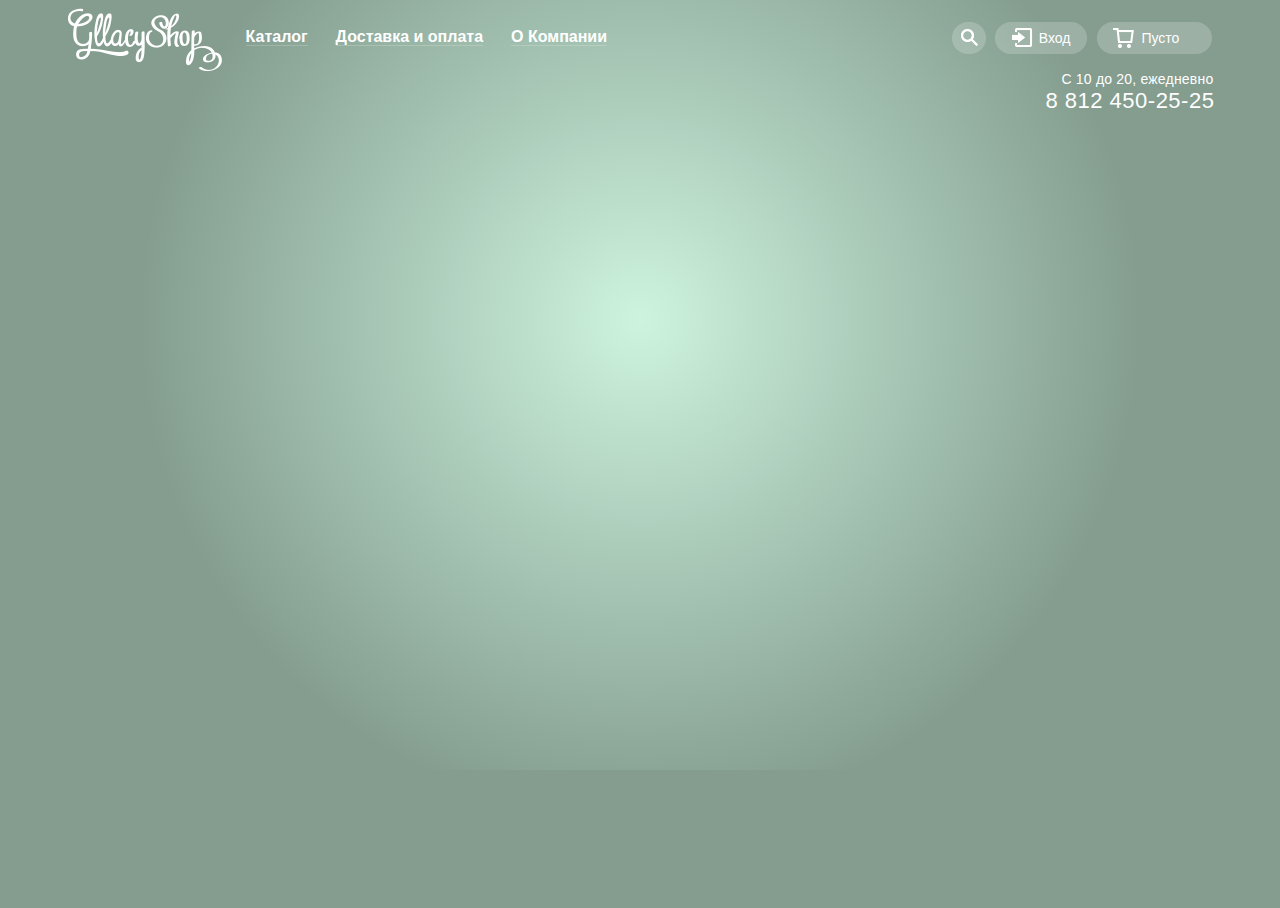
==== index.html @ c6515470 "a lot has already been done. Particularly the header" ====
<!DOCTYPE html>
<html lang="ru">
<head>
	<meta charset="UTF-8">
	<title>Gllacy</title>
	<link rel="stylesheet" href="css/style.css">
</head>
<body>
	<div class="max-width-wrapper">
		<header class="header">
			<img class="header__logo" src="img/headerLogo.png" alt="Logo of the shop" width="154px" height="64px">

			<nav class="header__navigation header-navigation">
				<ul class="header-navigation__list">
					<li class="header-navigation__item catalog-link">
						<a class="header-navigation__link" href="catalog.html">
							<span class="header-navigation__link-content">Каталог</span>
						</a>
						<div class="catalog-link__wrapper">
							<h2 class="catalog-link__header">Новинки</h2>

							<ul class="catalog-link__list catalog-link-list">
								<li class="catalog-link-list__item">
									<a class="catalog-link-list__link" href="icecreams/creamy.html">Сливочное</a>
								</li>

								<li class="catalog-link-list__item">
									<a class="catalog-link-list__link" href="icecreams/sorbet.html">Щербеты</a>
								</li>

								<li class="catalog-link-list__item">
									<a class="catalog-link-list__link" href="icecreams/fruitice.html">Фруктовый лёд</a>
								</li>

								<li class="catalog-link-list__item">
									<a class="catalog-link-list__link" href="icecreams/melorin.html">Мелорин</a>
								</li>
							</ul>							
						</div>
					</li>

					<li class="header-navigation__item">
						<a class="header-navigation__link" href="delivery.html">
							<span class="header-navigation__link-content">Доставка и оплата</span>
						</a>
					</li>

					<li class="header-navigation__item">
						<a class="header-navigation__link" href="about.html">
							<span class="header-navigation__link-content">O Компании</span>
						</a>
					</li>
				</ul>
			</nav>

			<div class="header__user-interface">
				<div class="search-field">
					<button class="button search-field__button button_type_search"><span class="visually-hidden">Search</span></button>
					<form class="search-field__form search-form" action="post">
						<input class="search-form__input" type="text" placeholder="Что ищем?">
					</form>					
				</div>
				<button class="button button_type_entrance">Вход</button>
				<button class="button button_type_cart">Пусто</button>
			</div>

			<section class="header__contact-information contact-information">
				<h2 class="visually-hidden">contact information</h2>
				<p class="contact-information__text">С 10 до 20, ежедневно</p>
				<a class="contact-information__phone-number" href="tel: 88124502525">8 812 450-25-25</a>
			</section>
		</header>		
	</div>
</body>
</html>
---- css/style.css ----
@import 'blocks/header/header.css';
@import 'blocks/header-navigation/header-navigation.css';
@import 'blocks/catalog-link/catalog-link.css';
@import 'blocks/catalog-link-list/catalog-link-list.css';
@import 'blocks/button/button.css';
@import 'blocks/contact-information/contact-information.css';
@import 'blocks/search-field/search-field.css';
@import 'blocks/search-form/search-form.css';


@font-face {
	font-family: 'roboto';
	font-weight: normal;
	src: url('./fonts/roboto.woff') format('woff'),
	     url('./fonts/roboto.woff2') format('woff2');
}

@font-face {
	font-family: 'roboto';
	font-weight: medium;
	src: url('./fonts/robotomedium.woff') format('woff'),
	     url('./fonts/robotomedium.woff2') format('woff2');
}

@font-face {
	font-family: 'roboto';
	font-weight: bold;
	src: url('./fonts/robotobold.woff') format('woff'),
	     url('./fonts/robotobold.woff2') format('woff2');
}

body, html {
	box-sizing: border-box;
	height: 100%;
	margin: 0;
}

*,
*::before,
*::after {
	box-sizing: inherit;
}

.visually-hidden{
  position: absolute;
  overflow: hidden;
  clip: rect(0 0 0 0);
  width: 1px;
  height: 1px;
  margin: -1px;
  padding: 0;
  border: 0;
}

body {
	background: #849d8f;
	background: radial-gradient(circle, rgb(205, 243, 222) 0px, transparent 500px),
	#849d8f;
	background-repeat: no-repeat;
	background-position: 0 -130px;
}

.max-width-wrapper {
	max-width: 1200px;
	margin: 0 auto;
}
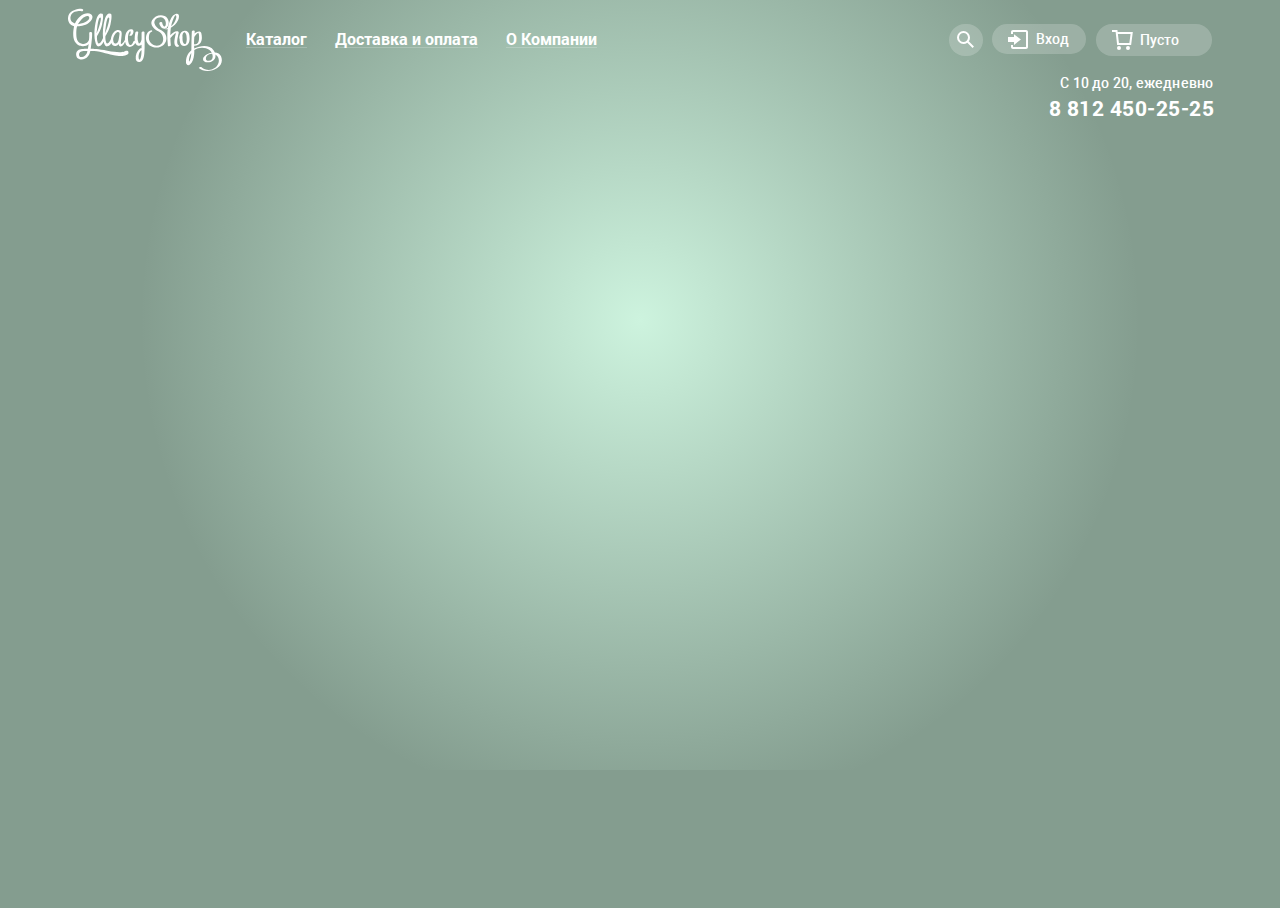
==== commit 85b4eadd: "png icons in header are replaced with svg ones; changes in bem-blocks; one more modal; states on the" ====
--- a/index.html
+++ b/index.html
@@ -8,7 +8,9 @@
 <body>
 	<div class="max-width-wrapper">
 		<header class="header">
-			<img class="header__logo" src="img/headerLogo.png" alt="Logo of the shop" width="154px" height="64px">
+			<a>				
+				<img class="header__logo" src="img/Logo.svg" alt="Logo of the shop" width="154px" height="64px">
+			</a>
 
 			<nav class="header__navigation header-navigation">
 				<ul class="header-navigation__list">
@@ -55,13 +57,44 @@
 
 			<div class="header__user-interface">
 				<div class="search-field">
-					<button class="button search-field__button button_type_search"><span class="visually-hidden">Search</span></button>
-					<form class="search-field__form search-form" action="post">
-						<input class="search-form__input" type="text" placeholder="Что ищем?">
+					<button class="button search-field__button button_type_search search-button">
+						<svg class="search-button_svg-icon" width="17" height="17"><path fill="#FFF" d="M16.958 15.527L11.75 10.32A6.455 6.455 0 0 0 13 6.5 6.5 6.5 0 1 0 6.5 13a6.465 6.465 0 0 0 3.839-1.263l5.205 5.204 1.414-1.414zM6.5 11C4.019 11 2 8.981 2 6.5S4.019 2 6.5 2 11 4.019 11 6.5 8.981 11 6.5 11z"/></svg>
+						<span class="visually-hidden">Search</span>
+					</button>
+
+					<form class="search-field__form form form_type_search" action="post">
+						<input class="form__input input" type="text" placeholder="Что ищем?" name="search">
 					</form>					
 				</div>
-				<button class="button button_type_entrance">Вход</button>
-				<button class="button button_type_cart">Пусто</button>
+
+				<div class="entrance-field">					
+					<a href="#" class="button button_type_entrance entrance-button">
+						<svg class="entrance-button_svg-icon" width="21" height="19"><image overflow="visible" width="21" height="19" /><g fill="#FFF"><path d="M6 14.875L12.917 9.5 6 4.125v2.917H-.042v4.917H6z"/><path d="M18 0H5C3.9 0 3 .9 3 2v2h2V2h13v15H5v-2H3v2c0 1.1.9 2 2 2h13c1.1 0 2-.9 2-2V2c0-1.1-.9-2-2-2z"/></g></svg>
+						Вход
+					</a href="#">
+
+					<form class="entrance-field__form
+											form 
+											form_type_entrance
+											entrance-form" action="post">
+
+						<input class="input form__input entrance-form__input" type="text" name="email" placeholder="Электронная почта">
+						<input class="input form__input entrance-form__input" type="password" name="password" placeholder="Пароль">
+
+						<button class="button 
+													button_background-gradint_red
+													entrance-form__button">Войти</button>
+
+						<div class="entrance-form__links-list">
+							<a class="entrance-form__links-item" href="forgot.html">Забыли пароль?</a>
+							<a class="entrance-form__links-item" href="#">Новая регистрация</a>
+						</div>
+					</form>
+				</div>
+
+				<button class="button button_type_cart">
+					<span>Пусто</span>
+				</button>
 			</div>
 
 			<section class="header__contact-information contact-information">
--- a/css/style.css
+++ b/css/style.css
@@ -1,66 +1,14 @@
+@import 'common.css';
 @import 'blocks/header/header.css';
+@import 'blocks/button/button.css';
+@import 'blocks/form/form.css';
+@import 'blocks/input/input.css';
 @import 'blocks/header-navigation/header-navigation.css';
 @import 'blocks/catalog-link/catalog-link.css';
 @import 'blocks/catalog-link-list/catalog-link-list.css';
-@import 'blocks/button/button.css';
 @import 'blocks/contact-information/contact-information.css';
 @import 'blocks/search-field/search-field.css';
-@import 'blocks/search-form/search-form.css';
-
-
-@font-face {
-	font-family: 'roboto';
-	font-weight: normal;
-	src: url('./fonts/roboto.woff') format('woff'),
-	     url('./fonts/roboto.woff2') format('woff2');
-}
-
-@font-face {
-	font-family: 'roboto';
-	font-weight: medium;
-	src: url('./fonts/robotomedium.woff') format('woff'),
-	     url('./fonts/robotomedium.woff2') format('woff2');
-}
-
-@font-face {
-	font-family: 'roboto';
-	font-weight: bold;
-	src: url('./fonts/robotobold.woff') format('woff'),
-	     url('./fonts/robotobold.woff2') format('woff2');
-}
-
-body, html {
-	box-sizing: border-box;
-	height: 100%;
-	margin: 0;
-}
-
-*,
-*::before,
-*::after {
-	box-sizing: inherit;
-}
-
-.visually-hidden{
-  position: absolute;
-  overflow: hidden;
-  clip: rect(0 0 0 0);
-  width: 1px;
-  height: 1px;
-  margin: -1px;
-  padding: 0;
-  border: 0;
-}
-
-body {
-	background: #849d8f;
-	background: radial-gradient(circle, rgb(205, 243, 222) 0px, transparent 500px),
-	#849d8f;
-	background-repeat: no-repeat;
-	background-position: 0 -130px;
-}
-
-.max-width-wrapper {
-	max-width: 1200px;
-	margin: 0 auto;
-}
+@import 'blocks/search-button/search-button.css';
+@import 'blocks/entrance-form/entrance-form.css';
+@import 'blocks/entrance-field/entrance-field.css';
+@import 'blocks/entrance-button/entrance-button.css';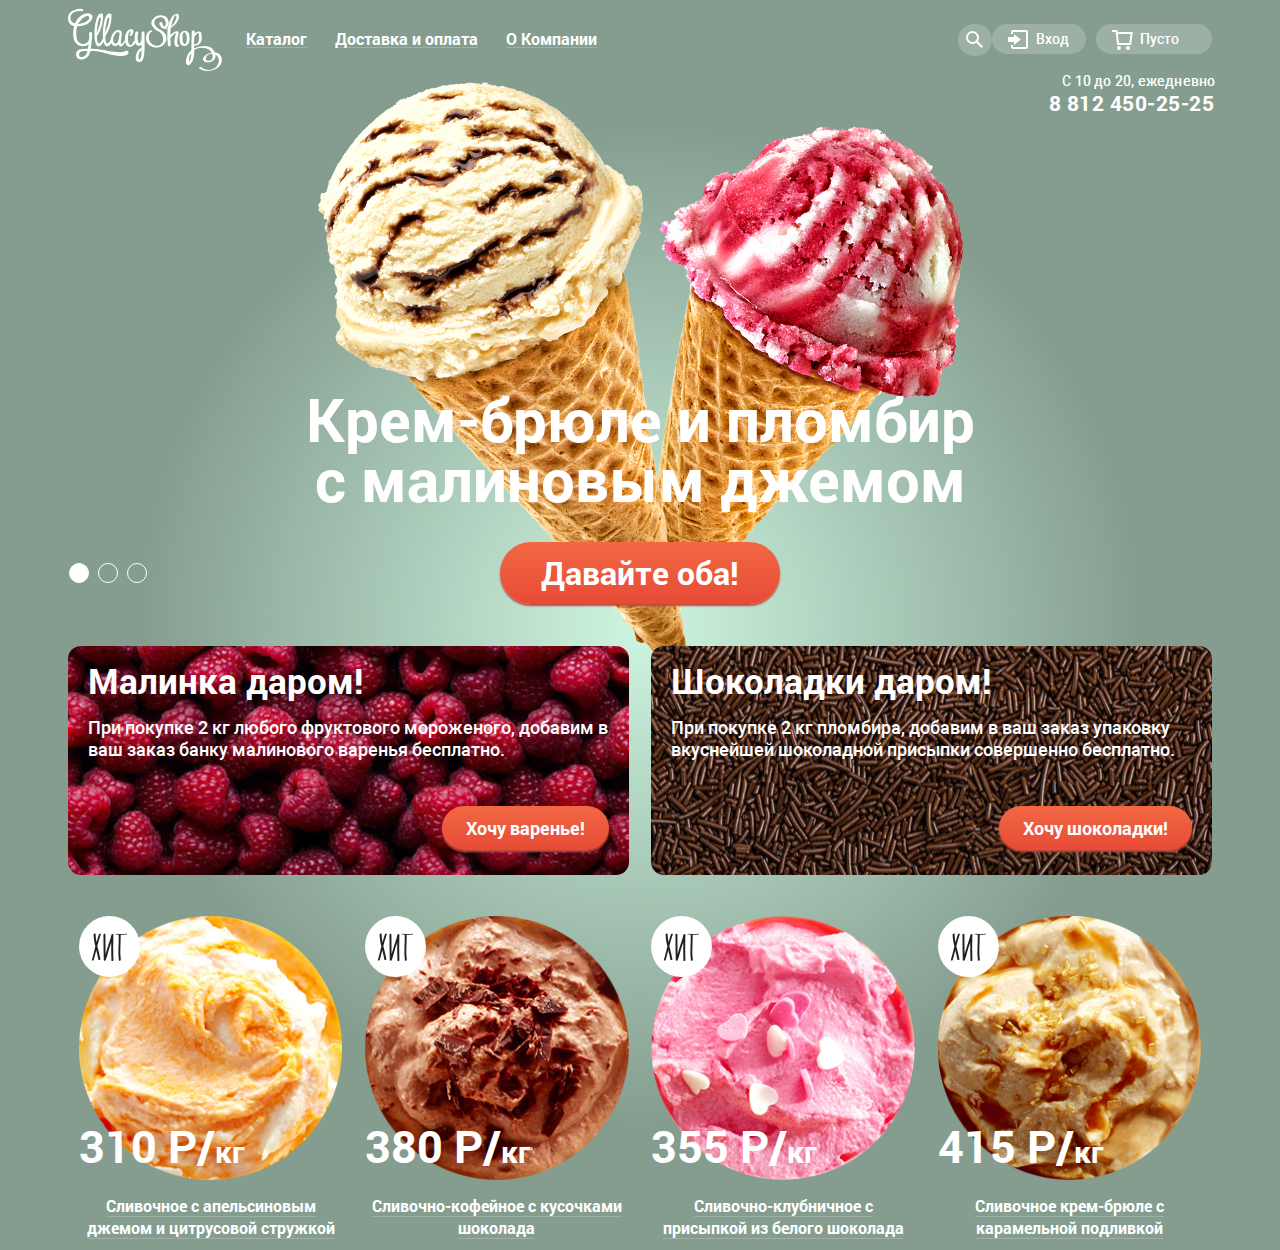
==== commit b9e17e25: "Theme controller is set and working well; markup of the main cotent is in process; created and fixed" ====
--- a/index.html
+++ b/index.html
@@ -6,103 +6,245 @@
 	<link rel="stylesheet" href="css/style.css">
 </head>
 <body>
-	<div class="max-width-wrapper">
-		<header class="header">
-			<a>				
-				<img class="header__logo" src="img/Logo.svg" alt="Logo of the shop" width="154px" height="64px">
-			</a>
-
-			<nav class="header__navigation header-navigation">
-				<ul class="header-navigation__list">
-					<li class="header-navigation__item catalog-link">
-						<a class="header-navigation__link" href="catalog.html">
-							<span class="header-navigation__link-content">Каталог</span>
-						</a>
-						<div class="catalog-link__wrapper">
-							<h2 class="catalog-link__header">Новинки</h2>
-
-							<ul class="catalog-link__list catalog-link-list">
-								<li class="catalog-link-list__item">
-									<a class="catalog-link-list__link" href="icecreams/creamy.html">Сливочное</a>
+
+	<input class="theme-radio" id="first-background" type="radio" name="theme" checked>
+	<input class="theme-radio" id="second-background" type="radio" name="theme">
+	<input class="theme-radio" id="third-background" type="radio" name="theme">
+	
+	<div class="theme-field">
+		<div class="max-width-wrapper">
+			<header class="header">
+				<a>				
+					<img class="header__logo" src="img/Logo.svg" alt="Logo of the shop" width="154px" height="64px">
+				</a>
+
+				<nav class="header__navigation header-navigation">
+					<ul class="header-navigation__list">
+						<li class="header-navigation__item catalog-link">
+							<a class="header-navigation__link" href="catalog.html">
+								<span class="header-navigation__link-content">Каталог</span>
+							</a>
+							<div class="catalog-link__wrapper">
+								<h2 class="catalog-link__header">Новинки</h2>
+
+								<ul class="catalog-link__list catalog-link-list">
+									<li class="catalog-link-list__item">
+										<a class="catalog-link-list__link" href="icecreams/creamy.html">Сливочное</a>
+									</li>
+
+									<li class="catalog-link-list__item">
+										<a class="catalog-link-list__link" href="icecreams/sorbet.html">Щербеты</a>
+									</li>
+
+									<li class="catalog-link-list__item">
+										<a class="catalog-link-list__link" href="icecreams/fruitice.html">Фруктовый лёд</a>
+									</li>
+
+									<li class="catalog-link-list__item">
+										<a class="catalog-link-list__link" href="icecreams/melorin.html">Мелорин</a>
+									</li>
+								</ul>							
+							</div>
+						</li>
+
+						<li class="header-navigation__item">
+							<a class="header-navigation__link" href="delivery.html">
+								<span class="header-navigation__link-content">Доставка и оплата</span>
+							</a>
+						</li>
+
+						<li class="header-navigation__item">
+							<a class="header-navigation__link" href="about.html">
+								<span class="header-navigation__link-content">O Компании</span>
+							</a>
+						</li>
+					</ul>
+				</nav>
+
+				<div class="header__user-interface">
+					<div class="search-field">
+						<button class="button search-field__button button_type_search search-button">
+							<svg class="search-button_svg-icon" width="17" height="17"><path fill="#FFF" d="M16.958 15.527L11.75 10.32A6.455 6.455 0 0 0 13 6.5 6.5 6.5 0 1 0 6.5 13a6.465 6.465 0 0 0 3.839-1.263l5.205 5.204 1.414-1.414zM6.5 11C4.019 11 2 8.981 2 6.5S4.019 2 6.5 2 11 4.019 11 6.5 8.981 11 6.5 11z"/></svg>
+							<span class="visually-hidden">Search</span>
+						</button>
+
+						<form class="search-field__form form form_type_search" action="post">
+							<input class="form__input input" type="text" placeholder="Что ищем?" name="search">
+						</form>					
+					</div>
+
+					<div class="entrance-field entrance-field_marLeft">					
+						<a href="#" class="button button_type_entrance entrance-button">
+							<svg class="entrance-button_svg-icon" width="21" height="19"><image overflow="visible" width="21" height="19" /><g fill="#FFF"><path d="M6 14.875L12.917 9.5 6 4.125v2.917H-.042v4.917H6z"/><path d="M18 0H5C3.9 0 3 .9 3 2v2h2V2h13v15H5v-2H3v2c0 1.1.9 2 2 2h13c1.1 0 2-.9 2-2V2c0-1.1-.9-2-2-2z"/></g></svg>
+							Вход
+						</a href="#">
+
+						<form class="entrance-field__form
+												form 
+												form_type_entrance
+												entrance-form" action="post">
+
+							<input class="input form__input entrance-form__input" type="text" name="email" placeholder="Электронная почта">
+							<input class="input form__input entrance-form__input" type="password" name="password" placeholder="Пароль">
+
+							<button class="button 
+														button_background-gradint_red
+														entrance-form__button">Войти</button>
+
+							<div class="entrance-form__links-list">
+								<a class="entrance-form__links-item" href="forgot.html">Забыли пароль?</a>
+								<a class="entrance-form__links-item" href="#">Новая регистрация</a>
+							</div>
+						</form>
+					</div>
+					
+					<div class="cart-field">
+						<button class="cart-field__btn button button_type_cart">
+							<span>Пусто</span>
+						</button>
+
+						<section class="cart-field__section cart-section cart-section_size_large">
+							<h2 class="visually-hidden">Товары в вашей корзине</h2>
+
+							<ul class="cart-section__list">
+								<li class="cart-section__item cart-item">
+									<button class="cart-item__delete-btn cross-delete-button"><span class="visually-hidden">delete</span></button>
+
+									<img class="cart-item__image" src="img/icecream1.png" alt="Пломбир с апельсиновым джемом" width="33px" height="33px">
+
+									<h3 class="cart-item__naming">Пломбир с апельсиновым джемом</h3>
+
+									<p class="cart-item__amount">1,5 кг x <span>200 руб.</span></p>
+
+									<p class="cart-item__cost">300 руб.</p>
 								</li>
 
-								<li class="catalog-link-list__item">
-									<a class="catalog-link-list__link" href="icecreams/sorbet.html">Щербеты</a>
+								<li class="cart-section__item cart-item">
+									<button class="cart-item__delete-btn cross-delete-button"><span class="visually-hidden">delete</span></button>
+
+									<img class="cart-item__image" src="img/icecream2.png" alt="Клубничный пломбир с присыпкой из белого шоколада" width="33px" height="33px">
+
+									<h3 class="cart-item__naming">Клубничный пломбир с присыпкой из белого шоколада</h3>
+
+									<p class="cart-item__amount">1,5 кг x <span>300 руб.</span></p>
+
+									<p class="cart-item__cost">450 руб.</p>
 								</li>
-
-								<li class="catalog-link-list__item">
-									<a class="catalog-link-list__link" href="icecreams/fruitice.html">Фруктовый лёд</a>
-								</li>
-
-								<li class="catalog-link-list__item">
-									<a class="catalog-link-list__link" href="icecreams/melorin.html">Мелорин</a>
-								</li>
-							</ul>							
-						</div>
-					</li>
-
-					<li class="header-navigation__item">
-						<a class="header-navigation__link" href="delivery.html">
-							<span class="header-navigation__link-content">Доставка и оплата</span>
-						</a>
-					</li>
-
-					<li class="header-navigation__item">
-						<a class="header-navigation__link" href="about.html">
-							<span class="header-navigation__link-content">O Компании</span>
-						</a>
+							</ul>
+
+							<p class="cart-section__sum">Итого: 750 руб.</p>
+
+							<button class="button button_background-gradint_red cart-section__button">Оформить заказ</button>
+						</section>
+					</div>
+				</div>
+
+				<section class="header__contact-information contact-information">
+					<h2 class="visually-hidden">contact information</h2>
+					<p class="contact-information__text">С 10 до 20, ежедневно</p>
+					<a class="contact-information__phone-number" href="tel: 88124502525">8 812 450-25-25</a>
+				</section>
+			</header>
+
+			<main>
+				<h1 class="visually-hidden">Магазин Мороженого GllacyShop</h1>
+				
+				<section class="promo-carousel">
+					<h2 class="visually-hidden">Комбинации мороженого</h2>
+
+					<ul class="promo-carousel__list">
+						<li class="promo-caruosel__item promo-caruosel__first">
+							<section>
+								<h3 class="promo-carousel__title">Крем-брюле и пломбир с малиновым джемом</h2>
+							</section>
+						</li>
+
+						<li class="promo-caruosel__item promo-caruosel__second">
+							<section>
+								<h3 class="promo-carousel__title">Шоколадный пломбир и лимонный сорбет</h2>
+							</section>
+						</li>
+
+						<li class="promo-caruosel__item promo-caruosel__third">
+							<section>
+								<h3 class="promo-carousel__title">Пломбир с помадкой<br> и клубничный щербет</h2>
+							</section>
+						</li>
+					</ul>
+
+					<div class="theme-controllers">
+						<label class="theme-controllers__item theme-controllers__first" for="first-background"><span class="visually-hidden">first theme</span></label>
+						<label class="theme-controllers__item theme-controllers__second" for="second-background"><span class="visually-hidden">second theme</span></label>
+						<label class="theme-controllers__item theme-controllers__third" for="third-background"><span class="visually-hidden">third theme</span></label>
+					</div>
+
+					<a class="button 
+					button_background-gradint_red
+					button_type_promo-carousel" href="catalog.html">Давайте оба!</a>
+				</section>
+
+				<ul class="promo-blocks">
+					<li class="promo-blocks__item promo-block promo-block_size_half promo-block_theme_raspberry">
+						<section>
+							<h2 class="promo-block__title">Малинка даром!</h2>
+							<p class="promo-block__description">При покупке 2 кг любого фруктового мороженого, добавим в ваш заказ банку малинового варенья бесплатно.</p>
+							<a class="button 
+							button_background-gradint_red
+							button_type_promo-block
+							promo-block__button" href="catalog.html">Хочу варенье!</a>
+						</section>
+					</li>
+
+					<li class="promo-blocks__item promo-block promo-block_size_half promo-block_theme_chocolate">
+						<section">
+							<h2 class="promo-block__title">Шоколадки даром!</h2>
+							<p class="promo-block__description">При покупке 2 кг пломбира, добавим в ваш заказ упаковку вкуснейшей шоколадной присыпки совершенно бесплатно.</p>
+							<a class="button 
+							button_background-gradint_red
+							button_type_promo-block
+							promo-block__button" href="catalog.html">Хочу шоколадки!</a>
+						</section>
 					</li>
 				</ul>
-			</nav>
-
-			<div class="header__user-interface">
-				<div class="search-field">
-					<button class="button search-field__button button_type_search search-button">
-						<svg class="search-button_svg-icon" width="17" height="17"><path fill="#FFF" d="M16.958 15.527L11.75 10.32A6.455 6.455 0 0 0 13 6.5 6.5 6.5 0 1 0 6.5 13a6.465 6.465 0 0 0 3.839-1.263l5.205 5.204 1.414-1.414zM6.5 11C4.019 11 2 8.981 2 6.5S4.019 2 6.5 2 11 4.019 11 6.5 8.981 11 6.5 11z"/></svg>
-						<span class="visually-hidden">Search</span>
-					</button>
-
-					<form class="search-field__form form form_type_search" action="post">
-						<input class="form__input input" type="text" placeholder="Что ищем?" name="search">
-					</form>					
-				</div>
-
-				<div class="entrance-field">					
-					<a href="#" class="button button_type_entrance entrance-button">
-						<svg class="entrance-button_svg-icon" width="21" height="19"><image overflow="visible" width="21" height="19" /><g fill="#FFF"><path d="M6 14.875L12.917 9.5 6 4.125v2.917H-.042v4.917H6z"/><path d="M18 0H5C3.9 0 3 .9 3 2v2h2V2h13v15H5v-2H3v2c0 1.1.9 2 2 2h13c1.1 0 2-.9 2-2V2c0-1.1-.9-2-2-2z"/></g></svg>
-						Вход
-					</a href="#">
-
-					<form class="entrance-field__form
-											form 
-											form_type_entrance
-											entrance-form" action="post">
-
-						<input class="input form__input entrance-form__input" type="text" name="email" placeholder="Электронная почта">
-						<input class="input form__input entrance-form__input" type="password" name="password" placeholder="Пароль">
-
-						<button class="button 
-													button_background-gradint_red
-													entrance-form__button">Войти</button>
-
-						<div class="entrance-form__links-list">
-							<a class="entrance-form__links-item" href="forgot.html">Забыли пароль?</a>
-							<a class="entrance-form__links-item" href="#">Новая регистрация</a>
-						</div>
-					</form>
-				</div>
-
-				<button class="button button_type_cart">
-					<span>Пусто</span>
-				</button>
-			</div>
-
-			<section class="header__contact-information contact-information">
-				<h2 class="visually-hidden">contact information</h2>
-				<p class="contact-information__text">С 10 до 20, ежедневно</p>
-				<a class="contact-information__phone-number" href="tel: 88124502525">8 812 450-25-25</a>
-			</section>
-		</header>		
+
+				<ul class="products-list">
+					<li class="products-list__item product product_hit">
+						<img class="product__image" src="img/bigIcecream1.png" alt="Мороженое" width="267" height="267">
+						
+						<p class="product__price">310 Р/<span class="product__measurement">кг</span></p>
+
+						<h3 class="product__title"><span>Сливочное с апельсиновым джемом и цитрусовой стружкой</span></h3>
+					</li>
+
+					<li class="products-list__item product product_hit">
+						<img class="product__image" src="img/bigIcecream2.png" alt="Мороженое" width="267" height="267">
+
+						<p class="product__price">380 Р/<span class="product__measurement">кг</span></p>
+
+						<h3 class="product__title"><span>Сливочно-кофейное с кусочками шоколада</span></h3>
+					</li>
+
+					<li class="products-list__item product product_hit">
+						<img class="product__image" src="img/bigIcecream3.png" alt="Мороженое" width="267" height="267">
+						
+						<p class="product__price">355 Р/<span class="product__measurement">кг</span></p>
+
+						<h3 class="product__title"><span>Сливочно-клубничное с присыпкой из белого шоколада</span></h3>
+					</li>
+
+					<li class="products-list__item product product_hit">
+						<img class="product__image" src="img/bigIcecream4.png" alt="Мороженое" width="267" height="267">
+						
+						<p class="product__price">415 Р/<span class="product__measurement">кг</span></p>
+
+						<h3 class="product__title"><span>Сливочное крем-брюле с карамельной подливкой</span></h3>
+					</li>
+				</ul>
+					
+			</main>
+			
+			
+		</div>
 	</div>
 </body>
 </html>--- a/css/style.css
+++ b/css/style.css
@@ -11,4 +11,14 @@
 @import 'blocks/search-button/search-button.css';
 @import 'blocks/entrance-form/entrance-form.css';
 @import 'blocks/entrance-field/entrance-field.css';
-@import 'blocks/entrance-button/entrance-button.css';+@import 'blocks/entrance-button/entrance-button.css';
+@import 'blocks/cart-field/cart-field.css';
+@import 'blocks/cart-section/cart-section.css';
+@import 'blocks/cart-item/cart-item.css';
+@import 'blocks/cross-delete-button/cross-delete-button.css';
+@import 'blocks/theme-controllers/theme-controllers.css';
+@import 'blocks/promo-carousel/promo-carousel.css';
+@import 'blocks/promo-blocks/promo-blocks.css';
+@import 'blocks/promo-block/promo-block.css';
+@import 'blocks/products-list/products-list.css';
+@import 'blocks/product/product.css';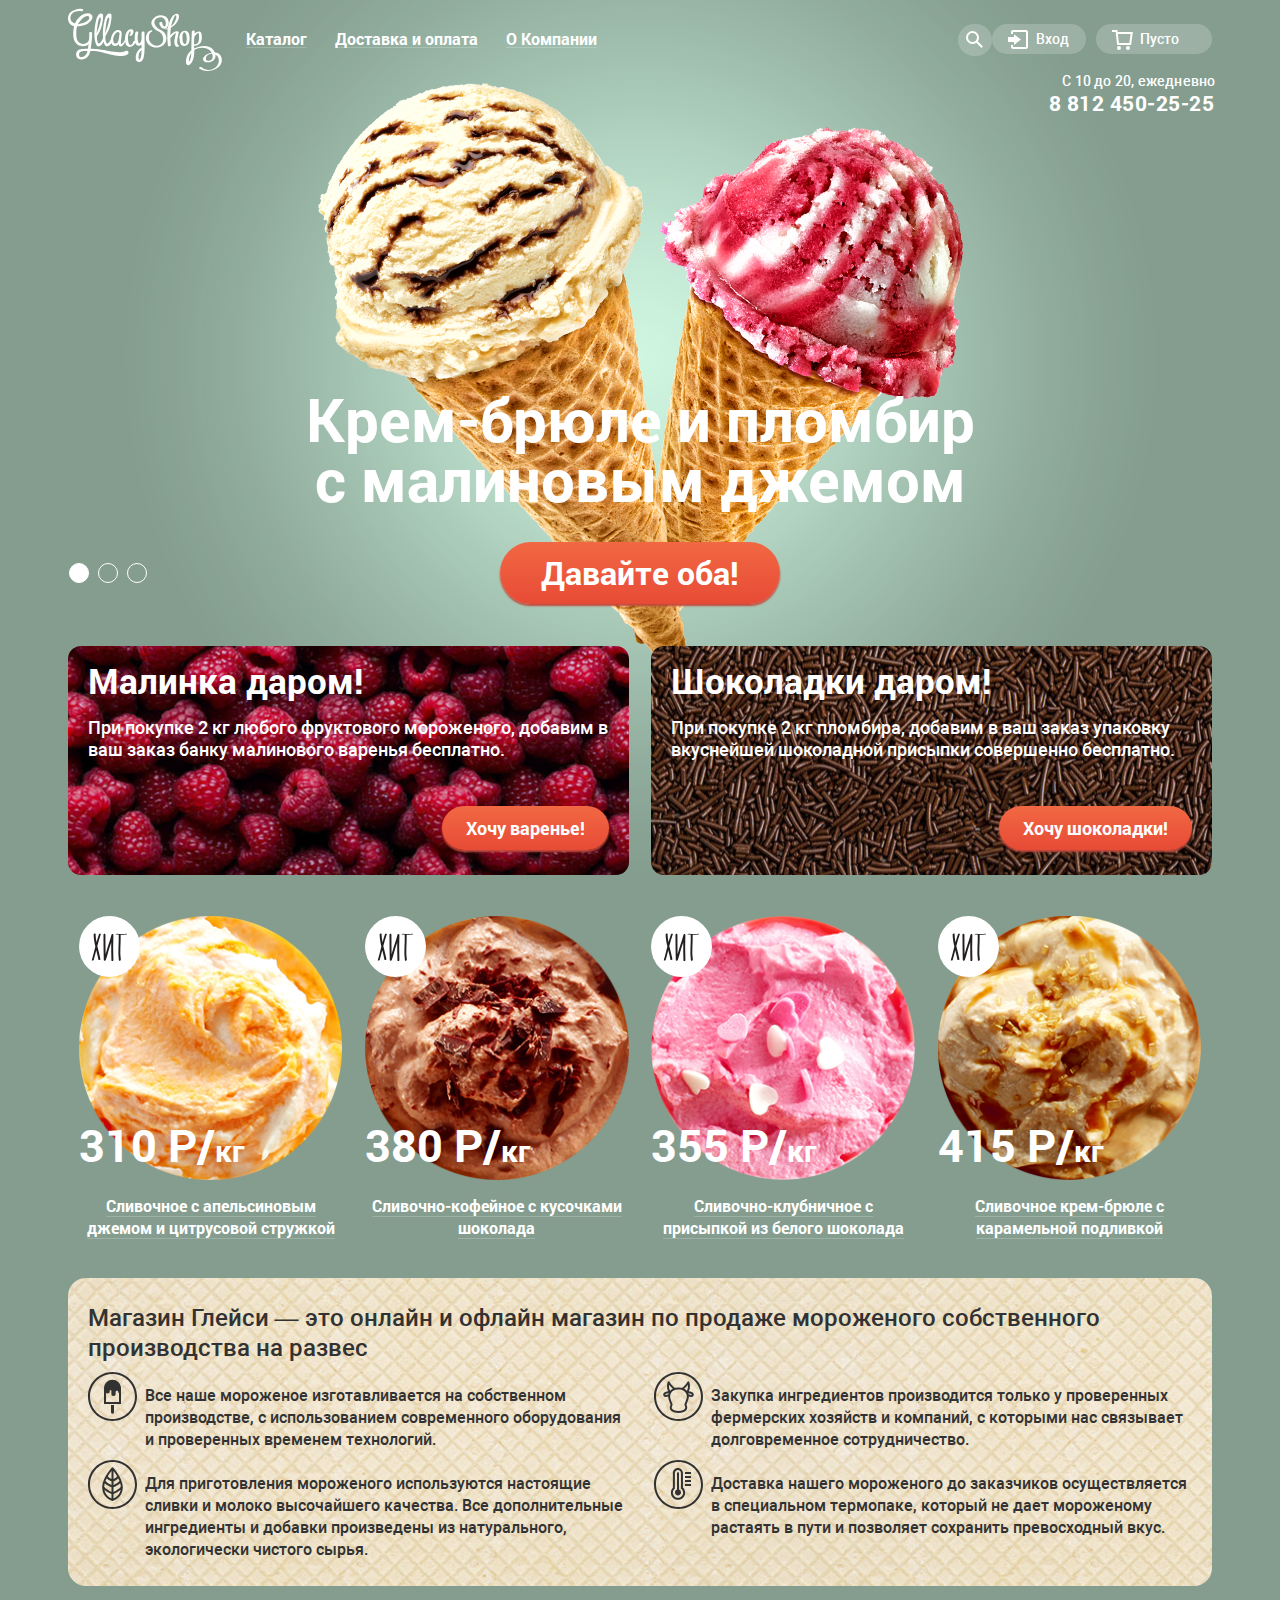
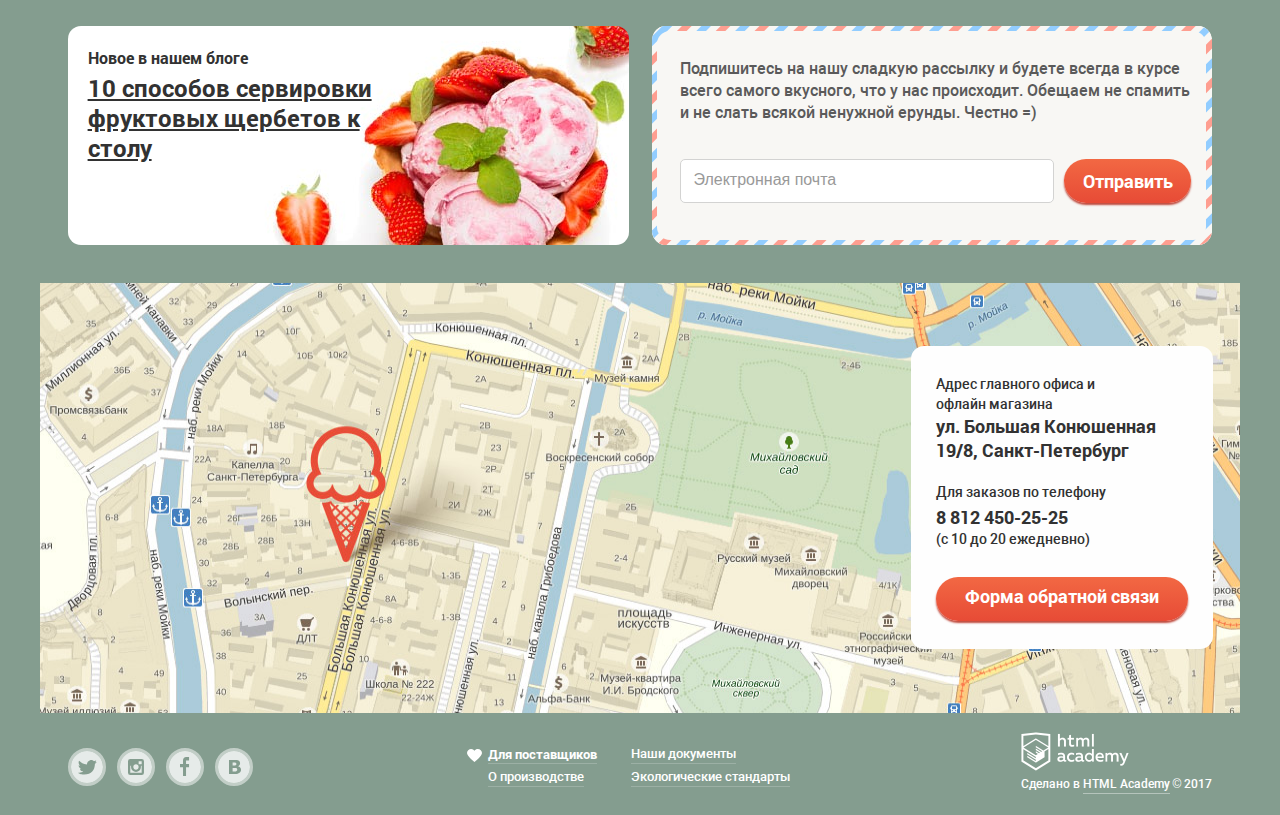
==== commit 1c5cf150: "promo blocks, picture of the map and footer are done. Little left on the index page" ====
--- a/index.html
+++ b/index.html
@@ -209,41 +209,197 @@
 
 				<ul class="products-list">
 					<li class="products-list__item product product_hit">
-						<img class="product__image" src="img/bigIcecream1.png" alt="Мороженое" width="267" height="267">
-						
-						<p class="product__price">310 Р/<span class="product__measurement">кг</span></p>
+						<div class="product__img-and-price product__img-and-price_hit">
+							<img class="product__image" src="img/bigIcecream1.png" alt="Мороженое" width="267" height="267">
+							
+							<p class="product__price">310 Р/<span class="product__measurement">кг</span></p>							
+						</div>
 
 						<h3 class="product__title"><span>Сливочное с апельсиновым джемом и цитрусовой стружкой</span></h3>
+
+						<div class="product__button-contaiter">
+							<a class="button
+							button_background-gradint_red
+							button_type_product
+							product__button" href="catalog.html">Быстрый просмотр</a>							
+						</div>
 					</li>
 
 					<li class="products-list__item product product_hit">
-						<img class="product__image" src="img/bigIcecream2.png" alt="Мороженое" width="267" height="267">
-
-						<p class="product__price">380 Р/<span class="product__measurement">кг</span></p>
+						<div class="product__img-and-price product__img-and-price_hit">							
+							<img class="product__image" src="img/bigIcecream2.png" alt="Мороженое" width="267" height="267">
+
+							<p class="product__price">380 Р/<span class="product__measurement">кг</span></p>
+						</div>
 
 						<h3 class="product__title"><span>Сливочно-кофейное с кусочками шоколада</span></h3>
+
+						<div class="product__button-contaiter">
+							<a class="button
+							button_background-gradint_red
+							button_type_product
+							product__button" href="catalog.html">Быстрый просмотр</a>							
+						</div>
 					</li>
 
 					<li class="products-list__item product product_hit">
-						<img class="product__image" src="img/bigIcecream3.png" alt="Мороженое" width="267" height="267">
-						
-						<p class="product__price">355 Р/<span class="product__measurement">кг</span></p>
+						<div class="product__img-and-price product__img-and-price_hit">							
+							<img class="product__image" src="img/bigIcecream3.png" alt="Мороженое" width="267" height="267">
+							
+							<p class="product__price">355 Р/<span class="product__measurement">кг</span></p>
+						</div>
 
 						<h3 class="product__title"><span>Сливочно-клубничное с присыпкой из белого шоколада</span></h3>
-					</li>
-
-					<li class="products-list__item product product_hit">
-						<img class="product__image" src="img/bigIcecream4.png" alt="Мороженое" width="267" height="267">
-						
-						<p class="product__price">415 Р/<span class="product__measurement">кг</span></p>
+
+						<div class="product__button-contaiter">
+							<a class="button
+							button_background-gradint_red
+							button_type_product
+							product__button" href="catalog.html">Быстрый просмотр</a>							
+						</div>
+					</li>
+
+					<li class="products-list__item product">
+						<div class="product__img-and-price product__img-and-price_hit">
+							<img class="product__image" src="img/bigIcecream4.png" alt="Мороженое" width="267" height="267">
+							
+							<p class="product__price">415 Р/<span class="product__measurement">кг</span></p>
+						</div>
 
 						<h3 class="product__title"><span>Сливочное крем-брюле с карамельной подливкой</span></h3>
+
+						<div class="product__button-contaiter">
+							<a class="button
+							button_background-gradint_red
+							button_type_product
+							product__button" href="catalog.html">Быстрый просмотр</a>							
+						</div>
 					</li>
 				</ul>
-					
+
+				<section class="waffle-advert">
+					<h2 class="waffle-advert__title">Магазин Глейси — это онлайн и офлайн магазин по продаже мороженого собственного производства на развес</h2>
+
+					<ul class="waffle-advert__list">
+						<li class="waffle-advert__item">
+							<p class="waffle-advert__text">Все наше мороженое изготавливается на собственном производстве, с использованием современного оборудования и проверенных временем технологий.</p>
+						</li>
+
+						<li class="waffle-advert__item">
+							<p class="waffle-advert__text">Закупка ингредиентов  производится только у проверенных фермерских хозяйств и компаний, с которыми нас связывает долговременное сотрудничество.</p>
+						</li>
+
+						<li class="waffle-advert__item">
+							<p class="waffle-advert__text">Для приготовления мороженого используются настоящие сливки и молоко высочайшего качества. Все дополнительные ингредиенты и добавки произведены из натурального, экологически чистого сырья.</p>
+						</li>
+
+						<li class="waffle-advert__item">
+							<p class="waffle-advert__text">Доставка нашего мороженого до заказчиков осуществляется в специальном термопаке, который не дает мороженому растаять в пути и позволяет сохранить превосходный вкус.</p>
+						</li>
+					</ul>
+				</section>
+
+				<ul class="promo-blocks">
+					<li class="promo-block promo-block_theme_blog promo-block_size_half">
+						<section>							
+							<h3 class="promo-block__title promo-block__title_theme_blog">Новое в нашем блоге</h3>
+							
+							<a class="promo-block__description promo-block__description_theme_blog" href="#">10 способов сервировки фруктовых щербетов к столу</a>
+						</section>
+					</li>
+
+					<li class="promo-block promo-block_theme_mailing promo-block_size_half">
+						<section>
+							<h3 class="visually-hidden">Подписка на рассылку</h3>
+
+							<p class="promo-block__description promo-block__description_theme_mailing">Подпишитесь на нашу сладкую рассылку и будете всегда в курсе всего самого вкусного, что у нас происходит. Обещаем не спамить и не слать всякой ненужной ерунды. Честно =)</p>
+
+							<form action="get">
+								<input class="input" type="text" placeholder="Электронная почта">
+								<button class="button button_background-gradint_red">Отправить</button>
+							</form>
+						</section>
+					</li>
+				</ul>
+				
+				<section class="map-section">
+					<h2 class="visually-hidden">Адрес главного офиса и офлайн магазина</h2>
+
+					<img class="map-section__image" src="img/map.jpg" alt="Главный офис и офлайн магазин на карте" width="1200" height="620">
+
+
+
+					<section class="map-section__info map-section-info">
+						<h2 class="visually-hidden">Адрес и контактная информация</h2>
+
+						<h3 class="map-section-info__heading">Адрес главного офиса и офлайн магазина</h3>
+						<p class="map-section-info__info map-section-info__info_bottom-margin">ул. Большая Конюшенная 19/8, Санкт-Петербург</p>
+
+						<h3 class="map-section-info__heading">Для заказов по телефону</h3>
+						<a class="map-section-info__info" href="tel: 88124502525">8 812 450-25-25</a>
+						<p class="map-section-info__subinfo">(с 10 до 20 ежедневно)</p>
+
+						<a class="button button_background-gradint_red map-section-info__button" href="form.html">Форма обратной связи</a>
+					</section>
+				</section>
 			</main>
 			
-			
+			<footer class="main-footer">
+				<section class="main-footer__social">
+					<h3 class="visually-hidden">Glaccy в социальных сетях</h3>
+
+					<ul class="social-list">
+						<li class="social-list__item social-list__item_type_tw"><a href="#">
+							<svg xmlns="http://www.w3.org/2000/svg" width="32" height="32"><path fill="#FFF" d="M16 0C7.164 0 0 7.164 0 16c0 8.837 7.164 16 16 16 8.837 0 16-7.163 16-16 0-8.836-7.163-16-16-16zm7.944 12.809c-.251 6.516-3.463 10.832-10.992 10.702h-.486c-.447 0-4.543-.443-5.344-1.823 2.479.19 4.247-.406 5.12-1.136-1.048-.289-2.923-.461-3.251-2.848.384.104.618.221 1.299.113-1.307-.824-2.758-1.519-2.679-3.643.311.317 1.164.518 1.46.457-.768-.233-2.149-3.244-.974-4.781 1.984 1.79 4.075 3.482 7.804 3.643.227-2.214 1.24-3.699 3.168-4.325 1.84-.479 3.255.26 3.901 1.138.737-.224 1.453-.466 2.193-.685-.004.833-.569 1.463-.935 1.709.747.165 1.423-.475 1.423-.475-.184.963-1.094 1.725-1.707 1.954z"/></svg>
+							<span class="visually-hidden">Twitter</span></a>
+						</li>
+
+						<li class="social-list__item social-list__item_type_inst"><a href="#">
+							<svg xmlns="http://www.w3.org/2000/svg" width="32" height="32"><g fill="#FFF"><path d="M20.916 16a4.938 4.938 0 1 1-9.877 0c0-.394.051-.773.138-1.14h-.897v6.838h11.396V14.86h-.897c.086.367.137.746.137 1.14z"/><path d="M15.978 18.659c1.466 0 2.659-1.193 2.659-2.659s-1.193-2.659-2.659-2.659c-1.466 0-2.659 1.193-2.659 2.659s1.192 2.659 2.659 2.659zM18.637 10.302h3.039v3.039h-3.039z"/><path d="M16 0C7.164 0 0 7.164 0 16c0 8.837 7.164 16 16 16 8.837 0 16-7.163 16-16 0-8.836-7.163-16-16-16zm7.955 21.698a2.285 2.285 0 0 1-2.279 2.279H10.279A2.285 2.285 0 0 1 8 21.698V10.302a2.286 2.286 0 0 1 2.279-2.279h11.396a2.286 2.286 0 0 1 2.279 2.279v11.396z"/></g></svg>
+							<span class="visually-hidden">Instagram</span></a>
+						</li>
+
+						<li class="social-list__item social-list__item_type_fb"><a href="#">
+							<svg xmlns="http://www.w3.org/2000/svg" width="32" height="32"><path fill="#FFF" d="M16 0C7.164 0 0 7.163 0 16s7.164 16 16 16c8.837 0 16-7.164 16-16S24.837 0 16 0zm4.062 9.455h-3.021v3.444h3.021v3.445h-3.021v8.61H14.02v-8.61H11v-3.445h3.021V9.455c0-1.902 1.353-3.445 3.021-3.445h3.021v3.445z"/></svg>
+							<span class="visually-hidden">Facebook</span></a>
+						</li>
+
+						<li class="social-list__item social-list__item_type_vk"><a href="#">
+							<svg xmlns="http://www.w3.org/2000/svg" width="32" height="32"><g fill="#FFF"><path d="M16.637 14.495c.402-.019.719-.082.951-.188.326-.145.54-.33.641-.559.101-.229.15-.496.15-.797 0-.232-.058-.465-.174-.697-.116-.232-.322-.405-.617-.517-.264-.1-.592-.155-.984-.165a76.242 76.242 0 0 0-1.652-.014h-.339v2.965h.565c.571 0 1.057-.009 1.459-.028zM18.118 17.084c-.282-.081-.672-.125-1.166-.132a127.97 127.97 0 0 0-1.55-.009h-.79v3.493h.264c1.014 0 1.74-.003 2.18-.009a3.2 3.2 0 0 0 1.212-.245c.377-.157.633-.364.774-.625s.214-.562.214-.9c0-.446-.088-.788-.261-1.03-.17-.241-.464-.423-.877-.543z"/><path d="M16 0C7.164 0 0 7.164 0 16c0 8.837 7.164 16 16 16 8.837 0 16-7.163 16-16 0-8.836-7.163-16-16-16zm6.602 20.531a3.73 3.73 0 0 1-1.124 1.327c-.552.415-1.161.71-1.823.886s-1.501.264-2.519.264h-6.121V8.987h5.443c1.13 0 1.957.038 2.48.113a5.126 5.126 0 0 1 1.561.5c.533.27.929.632 1.189 1.087.26.455.392.975.392 1.558 0 .678-.179 1.278-.536 1.795-.358.518-.863.92-1.517 1.208v.075c.917.182 1.642.559 2.179 1.13.537.571.807 1.325.807 2.261 0 .678-.138 1.283-.411 1.817z"/></g></svg>
+							<span class="visually-hidden">Vkontakte</span></a>
+						</li>
+					</ul>
+				</section>
+
+				<section class="main-footer__extra-links extra-links">
+					<h3 class="visually-hidden">Дополнительные ссылки</h3>
+					
+					<div class="extra-links__wrapper">
+						<ul class="extra-links__list">
+							<li class="extra-links__item extra-links__item_highlighted"><a class="extra-links__link" href="#">
+								<svg xmlns="http://www.w3.org/2000/svg" width="15" height="13"><path fill="#FFF" d="M10.799 0c-1.35 0-2.551.65-3.3 1.661A4.097 4.097 0 0 0 4.199 0C1.875 0 0 1.806 0 4.044 0 7.223 7.499 13 7.499 13s7.499-5.777 7.499-8.956C14.998 1.806 13.123 0 10.799 0z"/></svg>
+								Для поставщиков</a>
+							</li>
+
+							<li class="extra-links__item"><a class="extra-links__link" href="#">О производстве</a></li>
+						</ul>
+
+						<ul class="extra-links__list">
+							<li class="extra-links__item"><a class="extra-links__link" href="#">Наши документы</a></li>
+							
+							<li class="extra-links__item"><a class="extra-links__link" href="#">Экологические стандарты</a></li>				
+						</ul>						
+					</div>
+				</section>
+
+				<section class="main-footer__copyright footer-copyright">
+					<h3 class="visually-hidden">Copyright</h3>
+
+					<img class="footer-copyright__image" src="img/academyLogo.png" alt="HTML Academy logo" width="108" height="39">
+
+					<p class="footer-copyright__info">Сделано в <a href="htmlacademy.com">HTML Academy</a> © 2017</p>
+				</section>
+			</footer>
 		</div>
 	</div>
 </body>
--- a/css/style.css
+++ b/css/style.css
@@ -21,4 +21,11 @@
 @import 'blocks/promo-blocks/promo-blocks.css';
 @import 'blocks/promo-block/promo-block.css';
 @import 'blocks/products-list/products-list.css';
-@import 'blocks/product/product.css';+@import 'blocks/product/product.css';
+@import 'blocks/waffle-advert/waffle-advert.css';
+@import 'blocks/map-section/map-section.css';
+@import 'blocks/map-section-info/map-section-info.css';
+@import 'blocks/main-footer/main-footer.css';
+@import 'blocks/social-list/social-list.css';
+@import 'blocks/extra-links/extra-links.css';
+@import 'blocks/footer-copyright/footer-copyright.css';